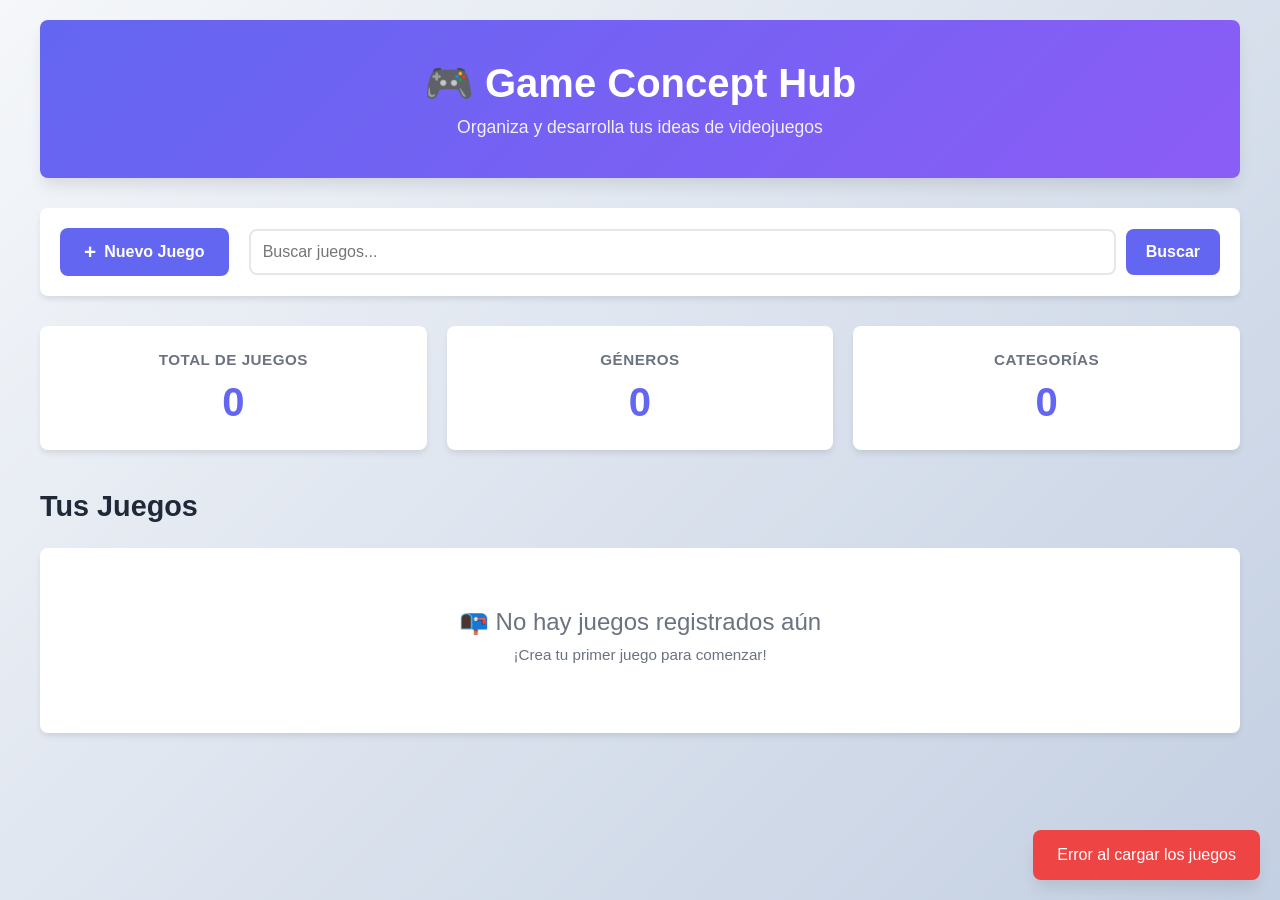
==== target/classes/static/index.html @ 7fdb510b "feat: :zap: creación del Fronted" ====
<!DOCTYPE html>
<html lang="es">
<head>
    <meta charset="UTF-8">
    <meta name="viewport" content="width=device-width, initial-scale=1.0">
    <title>Game Concept Hub - Organizador de Ideas de Videojuegos</title>
    <link rel="stylesheet" href="css/style.css">
</head>
<body>
    <div class="container">
        <!-- Header -->
        <header class="header">
            <div class="header-content">
                <h1 class="logo">🎮 Game Concept Hub</h1>
                <p class="tagline">Organiza y desarrolla tus ideas de videojuegos</p>
            </div>
        </header>

        <!-- Navigation -->
        <nav class="navbar">
            <div class="nav-content">
                <button class="btn btn-primary" id="btnCreateGame">
                    <span class="icon">+</span> Nuevo Juego
                </button>
                <div class="search-box">
                    <input 
                        type="text" 
                        id="searchInput" 
                        class="search-input" 
                        placeholder="Buscar juegos..."
                    >
                    <button class="btn btn-search" id="btnSearch">Buscar</button>
                </div>
            </div>
        </nav>

        <!-- Main Content -->
        <main class="main-content">
            <!-- Stats -->
            <section class="stats-section">
                <div class="stat-card">
                    <h3>Total de Juegos</h3>
                    <p class="stat-value" id="totalGames">0</p>
                </div>
                <div class="stat-card">
                    <h3>Géneros</h3>
                    <p class="stat-value" id="totalGenres">0</p>
                </div>
                <div class="stat-card">
                    <h3>Categorías</h3>
                    <p class="stat-value" id="totalCategories">0</p>
                </div>
            </section>

            <!-- Games Grid -->
            <section class="games-section">
                <h2>Tus Juegos</h2>
                <div class="games-grid" id="gamesGrid">
                    <div class="empty-state">
                        <p>📭 No hay juegos registrados aún</p>
                        <p class="empty-subtitle">¡Crea tu primer juego para comenzar!</p>
                    </div>
                </div>
            </section>
        </main>
    </div>

    <!-- Modal: Crear/Editar Juego -->
    <div id="gameModal" class="modal">
        <div class="modal-content">
            <div class="modal-header">
                <h2 id="modalTitle">Nuevo Juego</h2>
                <button class="btn-close" id="btnCloseGameModal">&times;</button>
            </div>
            <form id="gameForm" class="game-form">
                <div class="form-group">
                    <label for="gameName">Nombre del Juego *</label>
                    <input 
                        type="text" 
                        id="gameName" 
                        class="form-control" 
                        placeholder="Ej: Mi Aventura Épica"
                        required
                    >
                </div>

                <div class="form-group">
                    <label for="gameGenre">Género *</label>
                    <select id="gameGenre" class="form-control" required>
                        <option value="">Selecciona un género</option>
                        <option value="Acción">Acción</option>
                        <option value="Aventura">Aventura</option>
                        <option value="RPG">RPG</option>
                        <option value="Estrategia">Estrategia</option>
                        <option value="Puzzle">Puzzle</option>
                        <option value="Deportes">Deportes</option>
                        <option value="Simulación">Simulación</option>
                        <option value="Terror">Terror</option>
                        <option value="Otro">Otro</option>
                    </select>
                </div>

                <div class="form-group">
                    <label for="gameDescription">Descripción</label>
                    <textarea 
                        id="gameDescription" 
                        class="form-control" 
                        placeholder="Describe tu idea de juego..."
                        rows="4"
                    ></textarea>
                </div>

                <div class="form-group">
                    <label for="gameCategories">Categorías (separadas por comas)</label>
                    <input 
                        type="text" 
                        id="gameCategories" 
                        class="form-control" 
                        placeholder="Ej: 2D, Pixel Art, Indie"
                    >
                </div>

                <div class="form-group">
                    <label for="gameTags">Tags (separadas por comas)</label>
                    <input 
                        type="text" 
                        id="gameTags" 
                        class="form-control" 
                        placeholder="Ej: Retro, Nostálgico, Clásico"
                    >
                </div>

                <div class="form-actions">
                    <button type="button" class="btn btn-secondary" id="btnCancelGame">Cancelar</button>
                    <button type="submit" class="btn btn-primary">Guardar Juego</button>
                </div>
            </form>
        </div>
    </div>

    <!-- Modal: Detalles del Juego -->
    <div id="detailsModal" class="modal">
        <div class="modal-content modal-large">
            <div class="modal-header">
                <h2 id="detailsTitle">Detalles del Juego</h2>
                <button class="btn-close" id="btnCloseDetailsModal">&times;</button>
            </div>
            <div class="modal-body" id="detailsBody">
                <!-- Contenido dinámico -->
            </div>
            <div class="modal-actions">
                <button class="btn btn-secondary" id="btnEditGame">Editar</button>
                <button class="btn btn-danger" id="btnDeleteGame">Eliminar</button>
                <button class="btn btn-secondary" id="btnCloseDetails">Cerrar</button>
            </div>
        </div>
    </div>

    <!-- Modal: Añadir Secciones -->
    <div id="sectionsModal" class="modal">
        <div class="modal-content">
            <div class="modal-header">
                <h2>Añadir Sección</h2>
                <button class="btn-close" id="btnCloseSectionsModal">&times;</button>
            </div>
            <form id="sectionForm" class="section-form">
                <div class="form-group">
                    <label for="sectionTitle">Título de la Sección *</label>
                    <input 
                        type="text" 
                        id="sectionTitle" 
                        class="form-control" 
                        placeholder="Ej: Mecánicas Principales"
                        required
                    >
                </div>

                <div class="form-group">
                    <label for="sectionType">Tipo de Sección *</label>
                    <select id="sectionType" class="form-control" required>
                        <option value="">Selecciona un tipo</option>
                        <option value="GAMEPLAY">Gameplay</option>
                        <option value="STORY">Historia</option>
                        <option value="MECHANICS">Mecánicas</option>
                        <option value="VISUALS">Visuales</option>
                        <option value="AUDIO">Audio</option>
                        <option value="NOTES">Notas</option>
                    </select>
                </div>

                <div class="form-group">
                    <label for="sectionContent">Contenido</label>
                    <textarea 
                        id="sectionContent" 
                        class="form-control" 
                        placeholder="Escribe el contenido de esta sección..."
                        rows="5"
                    ></textarea>
                </div>

                <div class="form-actions">
                    <button type="button" class="btn btn-secondary" id="btnCancelSection">Cancelar</button>
                    <button type="submit" class="btn btn-primary">Añadir Sección</button>
                </div>
            </form>
        </div>
    </div>

    <!-- Toast Notifications -->
    <div id="toast" class="toast"></div>

    <script src="js/app.js"></script>
</body>
</html>
---- target/classes/static/css/style.css ----
/* ===================== VARIABLES Y ESTILOS GLOBALES ===================== */
:root {
    --primary-color: #6366f1;
    --primary-dark: #4f46e5;
    --secondary-color: #8b5cf6;
    --danger-color: #ef4444;
    --success-color: #10b981;
    --warning-color: #f59e0b;
    --text-color: #1f2937;
    --text-light: #6b7280;
    --border-color: #e5e7eb;
    --bg-light: #f9fafb;
    --bg-white: #ffffff;
    --shadow-sm: 0 1px 2px 0 rgba(0, 0, 0, 0.05);
    --shadow-md: 0 4px 6px -1px rgba(0, 0, 0, 0.1);
    --shadow-lg: 0 10px 15px -3px rgba(0, 0, 0, 0.1);
    --radius: 8px;
    --transition: all 0.3s ease;
}

* {
    margin: 0;
    padding: 0;
    box-sizing: border-box;
}

html {
    scroll-behavior: smooth;
}

body {
    font-family: 'Segoe UI', Tahoma, Geneva, Verdana, sans-serif;
    color: var(--text-color);
    background: linear-gradient(135deg, #f5f7fa 0%, #c3cfe2 100%);
    min-height: 100vh;
    padding: 20px;
}

/* ===================== CONTAINER ===================== */
.container {
    max-width: 1200px;
    margin: 0 auto;
}

/* ===================== HEADER ===================== */
.header {
    background: linear-gradient(135deg, var(--primary-color) 0%, var(--secondary-color) 100%);
    color: white;
    padding: 40px 20px;
    border-radius: var(--radius);
    margin-bottom: 30px;
    box-shadow: var(--shadow-lg);
    text-align: center;
}

.header-content h1 {
    font-size: 2.5rem;
    margin-bottom: 10px;
    font-weight: 700;
}

.header-content .tagline {
    font-size: 1.1rem;
    opacity: 0.9;
    font-weight: 300;
}

/* ===================== NAVBAR ===================== */
.navbar {
    background: var(--bg-white);
    padding: 20px;
    border-radius: var(--radius);
    margin-bottom: 30px;
    box-shadow: var(--shadow-md);
}

.nav-content {
    display: flex;
    justify-content: space-between;
    align-items: center;
    gap: 20px;
    flex-wrap: wrap;
}

.search-box {
    display: flex;
    gap: 10px;
    flex: 1;
    min-width: 250px;
}

.search-input {
    flex: 1;
    padding: 12px;
    border: 2px solid var(--border-color);
    border-radius: var(--radius);
    font-size: 1rem;
    transition: var(--transition);
}

.search-input:focus {
    outline: none;
    border-color: var(--primary-color);
    box-shadow: 0 0 0 3px rgba(99, 102, 241, 0.1);
}

/* ===================== BOTONES ===================== */
.btn {
    padding: 12px 24px;
    border: none;
    border-radius: var(--radius);
    font-size: 1rem;
    font-weight: 600;
    cursor: pointer;
    transition: var(--transition);
    display: inline-flex;
    align-items: center;
    gap: 8px;
    white-space: nowrap;
}

.btn-primary {
    background: var(--primary-color);
    color: white;
}

.btn-primary:hover {
    background: var(--primary-dark);
    transform: translateY(-2px);
    box-shadow: var(--shadow-md);
}

.btn-secondary {
    background: var(--border-color);
    color: var(--text-color);
}

.btn-secondary:hover {
    background: #d1d5db;
}

.btn-danger {
    background: var(--danger-color);
    color: white;
}

.btn-danger:hover {
    background: #dc2626;
}

.btn-search {
    background: var(--primary-color);
    color: white;
    padding: 12px 20px;
}

.btn-search:hover {
    background: var(--primary-dark);
}

.btn-close {
    background: none;
    border: none;
    font-size: 2rem;
    color: var(--text-light);
    cursor: pointer;
    width: 40px;
    height: 40px;
    display: flex;
    align-items: center;
    justify-content: center;
    transition: var(--transition);
}

.btn-close:hover {
    color: var(--text-color);
}

.icon {
    font-size: 1.3rem;
}

/* ===================== STATS ===================== */
.stats-section {
    display: grid;
    grid-template-columns: repeat(auto-fit, minmax(250px, 1fr));
    gap: 20px;
    margin-bottom: 40px;
}

.stat-card {
    background: var(--bg-white);
    padding: 25px;
    border-radius: var(--radius);
    box-shadow: var(--shadow-md);
    text-align: center;
    transition: var(--transition);
}

.stat-card:hover {
    transform: translateY(-5px);
    box-shadow: var(--shadow-lg);
}

.stat-card h3 {
    color: var(--text-light);
    font-size: 0.95rem;
    font-weight: 600;
    margin-bottom: 12px;
    text-transform: uppercase;
    letter-spacing: 0.5px;
}

.stat-value {
    font-size: 2.5rem;
    font-weight: 700;
    color: var(--primary-color);
}

/* ===================== GAMES SECTION ===================== */
.games-section {
    margin-bottom: 40px;
}

.games-section h2 {
    font-size: 1.8rem;
    margin-bottom: 25px;
    color: var(--text-color);
}

.games-grid {
    display: grid;
    grid-template-columns: repeat(auto-fill, minmax(300px, 1fr));
    gap: 25px;
}

.empty-state {
    grid-column: 1 / -1;
    text-align: center;
    padding: 60px 20px;
    background: var(--bg-white);
    border-radius: var(--radius);
    box-shadow: var(--shadow-md);
}

.empty-state p {
    font-size: 1.5rem;
    color: var(--text-light);
    margin-bottom: 10px;
}

.empty-subtitle {
    font-size: 0.95rem !important;
    color: #9ca3af;
}

/* ===================== GAME CARD ===================== */
.game-card {
    background: var(--bg-white);
    border-radius: var(--radius);
    overflow: hidden;
    box-shadow: var(--shadow-md);
    transition: var(--transition);
    cursor: pointer;
    display: flex;
    flex-direction: column;
}

.game-card:hover {
    transform: translateY(-8px);
    box-shadow: var(--shadow-lg);
}

.game-card-header {
    background: linear-gradient(135deg, var(--primary-color) 0%, var(--secondary-color) 100%);
    color: white;
    padding: 20px;
    position: relative;
}

.game-card-title {
    font-size: 1.4rem;
    font-weight: 700;
    margin-bottom: 8px;
}

.game-card-genre {
    display: inline-block;
    background: rgba(255, 255, 255, 0.2);
    padding: 4px 12px;
    border-radius: 20px;
    font-size: 0.85rem;
    font-weight: 600;
}

.game-card-body {
    padding: 20px;
    flex: 1;
    display: flex;
    flex-direction: column;
}

.game-description {
    color: var(--text-light);
    font-size: 0.95rem;
    line-height: 1.6;
    margin-bottom: 15px;
    flex: 1;
}

.game-meta {
    margin: 15px 0;
}

.game-meta-item {
    font-size: 0.85rem;
    color: var(--text-light);
    margin-bottom: 5px;
    display: flex;
    align-items: center;
    gap: 8px;
}

.game-card-footer {
    padding: 15px 20px;
    border-top: 1px solid var(--border-color);
    display: flex;
    gap: 10px;
}

.game-card-footer button {
    flex: 1;
    padding: 10px;
    font-size: 0.9rem;
}

/* ===================== MODALES ===================== */
.modal {
    display: none;
    position: fixed;
    top: 0;
    left: 0;
    right: 0;
    bottom: 0;
    background: rgba(0, 0, 0, 0.5);
    z-index: 1000;
    align-items: center;
    justify-content: center;
    animation: fadeIn 0.3s ease;
}

.modal.active {
    display: flex;
}

@keyframes fadeIn {
    from {
        opacity: 0;
    }
    to {
        opacity: 1;
    }
}

.modal-content {
    background: var(--bg-white);
    border-radius: var(--radius);
    width: 90%;
    max-width: 500px;
    max-height: 90vh;
    overflow-y: auto;
    box-shadow: var(--shadow-lg);
    animation: slideUp 0.3s ease;
}

.modal-large {
    max-width: 700px;
}

@keyframes slideUp {
    from {
        transform: translateY(30px);
        opacity: 0;
    }
    to {
        transform: translateY(0);
        opacity: 1;
    }
}

.modal-header {
    display: flex;
    justify-content: space-between;
    align-items: center;
    padding: 25px;
    border-bottom: 1px solid var(--border-color);
}

.modal-header h2 {
    font-size: 1.5rem;
    color: var(--text-color);
}

.modal-body {
    padding: 25px;
}

.modal-actions {
    display: flex;
    gap: 10px;
    padding: 20px 25px;
    border-top: 1px solid var(--border-color);
    justify-content: flex-end;
}

/* ===================== FORMULARIOS ===================== */
.game-form,
.section-form {
    display: flex;
    flex-direction: column;
    gap: 20px;
}

.form-group {
    display: flex;
    flex-direction: column;
    gap: 8px;
}

.form-group label {
    font-weight: 600;
    color: var(--text-color);
    font-size: 0.95rem;
}

.form-control {
    padding: 12px 15px;
    border: 2px solid var(--border-color);
    border-radius: var(--radius);
    font-size: 1rem;
    font-family: inherit;
    transition: var(--transition);
}

.form-control:focus {
    outline: none;
    border-color: var(--primary-color);
    box-shadow: 0 0 0 3px rgba(99, 102, 241, 0.1);
}

textarea.form-control {
    resize: vertical;
    min-height: 100px;
}

.form-actions {
    display: flex;
    gap: 10px;
    justify-content: flex-end;
    margin-top: 10px;
}

.form-actions button {
    flex: 0 1 auto;
}

/* ===================== NOTIFICACIONES ===================== */
.toast {
    position: fixed;
    bottom: 20px;
    right: 20px;
    padding: 16px 24px;
    background: var(--success-color);
    color: white;
    border-radius: var(--radius);
    box-shadow: var(--shadow-lg);
    display: none;
    animation: slideInRight 0.3s ease;
    z-index: 2000;
    max-width: 300px;
}

.toast.show {
    display: block;
}

.toast.error {
    background: var(--danger-color);
}

.toast.warning {
    background: var(--warning-color);
}

@keyframes slideInRight {
    from {
        transform: translateX(400px);
        opacity: 0;
    }
    to {
        transform: translateX(0);
        opacity: 1;
    }
}

/* ===================== DETALLES ===================== */
.details-content {
    display: grid;
    gap: 20px;
}

.detail-section {
    background: var(--bg-light);
    padding: 20px;
    border-radius: var(--radius);
    border-left: 4px solid var(--primary-color);
}

.detail-section h3 {
    color: var(--primary-color);
    margin-bottom: 12px;
    font-size: 1.1rem;
}

.detail-section p {
    color: var(--text-color);
    line-height: 1.6;
}

.tags-list {
    display: flex;
    flex-wrap: wrap;
    gap: 8px;
    margin-top: 10px;
}

.tag {
    background: var(--primary-color);
    color: white;
    padding: 6px 12px;
    border-radius: 20px;
    font-size: 0.85rem;
    font-weight: 600;
}

/* ===================== RESPONSIVE ===================== */
@media (max-width: 768px) {
    .header-content h1 {
        font-size: 1.8rem;
    }

    .nav-content {
        flex-direction: column;
    }

    .search-box {
        width: 100%;
    }

    .btn {
        padding: 10px 16px;
        font-size: 0.9rem;
    }

    .games-grid {
        grid-template-columns: 1fr;
    }

    .stats-section {
        grid-template-columns: 1fr;
    }

    .modal-content {
        width: 95%;
        max-width: 100%;
    }

    .form-actions {
        flex-direction: column-reverse;
    }

    .form-actions button {
        width: 100%;
    }

    .modal-actions {
        flex-direction: column-reverse;
    }

    .modal-actions button {
        width: 100%;
    }

    .toast {
        width: calc(100% - 40px);
        left: 20px;
        right: 20px;
    }
}

@media (max-width: 480px) {
    body {
        padding: 10px;
    }

    .header {
        padding: 25px 15px;
        margin-bottom: 20px;
    }

    .header-content h1 {
        font-size: 1.5rem;
    }

    .header-content .tagline {
        font-size: 0.9rem;
    }

    .games-section h2 {
        font-size: 1.3rem;
    }

    .stat-value {
        font-size: 2rem;
    }
}
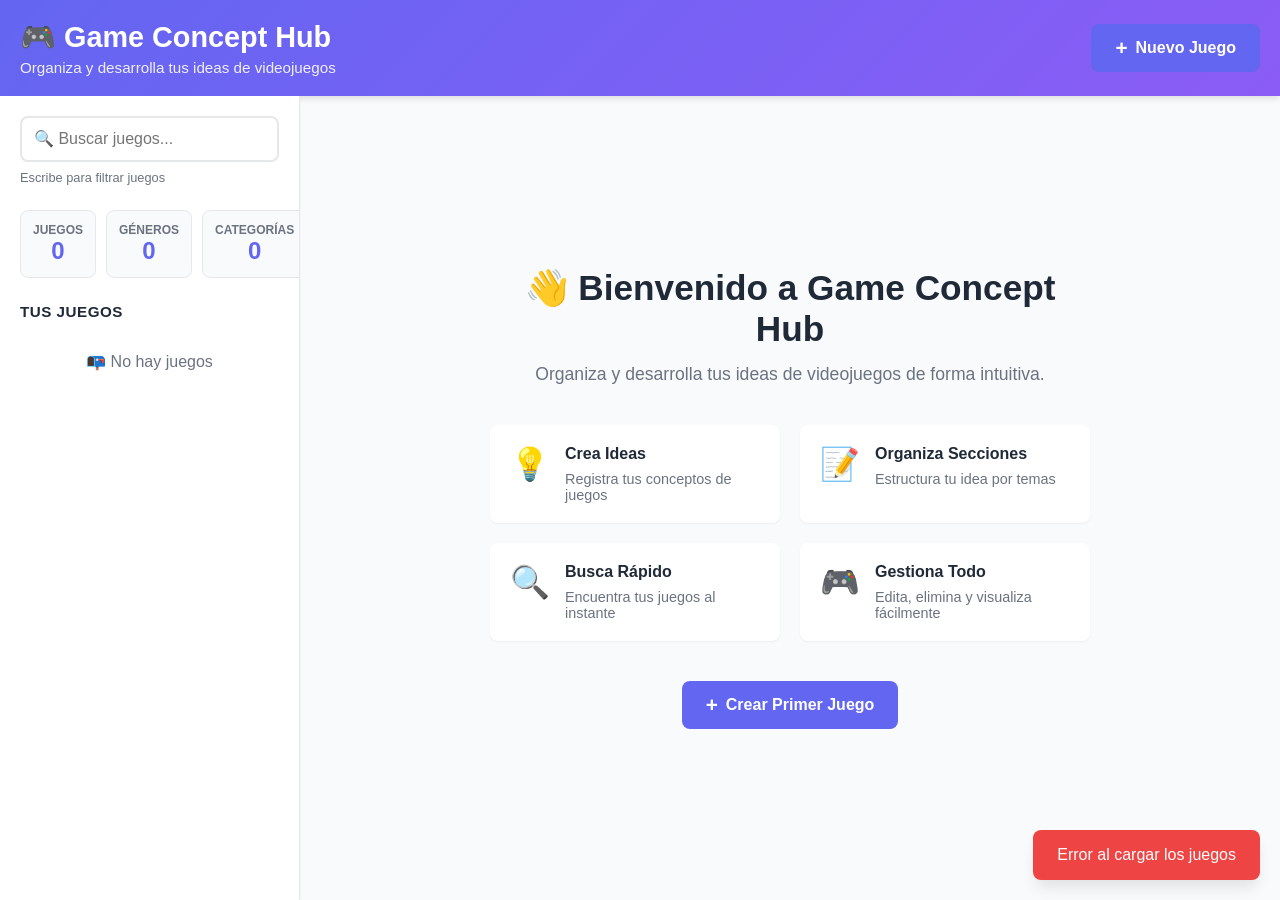
==== commit 787acb5b: "feat: :zap: mejora del Fronted 2.0" ====
--- a/target/classes/static/index.html
+++ b/target/classes/static/index.html
@@ -7,66 +7,214 @@
     <link rel="stylesheet" href="css/style.css">
 </head>
 <body>
-    <div class="container">
-        <!-- Header -->
-        <header class="header">
-            <div class="header-content">
-                <h1 class="logo">🎮 Game Concept Hub</h1>
-                <p class="tagline">Organiza y desarrolla tus ideas de videojuegos</p>
+    <!-- Application Layout -->
+    <div class="app-container">
+        <!-- Header Principal -->
+        <header class="app-header">
+            <div class="header-wrapper">
+                <div class="logo-section">
+                    <h1 class="logo">🎮 Game Concept Hub</h1>
+                    <p class="tagline">Organiza y desarrolla tus ideas de videojuegos</p>
+                </div>
+                <div class="header-actions">
+                    <button class="btn btn-primary" id="btnCreateGame">
+                        <span class="icon">+</span> Nuevo Juego
+                    </button>
+                </div>
             </div>
         </header>
 
-        <!-- Navigation -->
-        <nav class="navbar">
-            <div class="nav-content">
-                <button class="btn btn-primary" id="btnCreateGame">
-                    <span class="icon">+</span> Nuevo Juego
-                </button>
-                <div class="search-box">
-                    <input 
-                        type="text" 
-                        id="searchInput" 
-                        class="search-input" 
-                        placeholder="Buscar juegos..."
-                    >
-                    <button class="btn btn-search" id="btnSearch">Buscar</button>
-                </div>
-            </div>
-        </nav>
-
-        <!-- Main Content -->
-        <main class="main-content">
-            <!-- Stats -->
-            <section class="stats-section">
-                <div class="stat-card">
-                    <h3>Total de Juegos</h3>
-                    <p class="stat-value" id="totalGames">0</p>
-                </div>
-                <div class="stat-card">
-                    <h3>Géneros</h3>
-                    <p class="stat-value" id="totalGenres">0</p>
-                </div>
-                <div class="stat-card">
-                    <h3>Categorías</h3>
-                    <p class="stat-value" id="totalCategories">0</p>
-                </div>
-            </section>
-
-            <!-- Games Grid -->
-            <section class="games-section">
-                <h2>Tus Juegos</h2>
-                <div class="games-grid" id="gamesGrid">
-                    <div class="empty-state">
-                        <p>📭 No hay juegos registrados aún</p>
-                        <p class="empty-subtitle">¡Crea tu primer juego para comenzar!</p>
-                    </div>
-                </div>
-            </section>
-        </main>
+        <!-- Main Layout (Sidebar + Content) -->
+        <div class="app-layout">
+            <!-- Sidebar Izquierda: Búsqueda y Lista de Juegos -->
+            <aside class="sidebar">
+                <div class="sidebar-content">
+                    <!-- Buscador -->
+                    <div class="search-section">
+                        <input 
+                            type="text" 
+                            id="searchInput" 
+                            class="search-input" 
+                            placeholder="🔍 Buscar juegos..."
+                        >
+                        <p class="search-hint">Escribe para filtrar juegos</p>
+                    </div>
+
+                    <!-- Stats -->
+                    <div class="stats-compact">
+                        <div class="stat-mini">
+                            <span class="stat-label">Juegos</span>
+                            <span class="stat-number" id="totalGames">0</span>
+                        </div>
+                        <div class="stat-mini">
+                            <span class="stat-label">Géneros</span>
+                            <span class="stat-number" id="totalGenres">0</span>
+                        </div>
+                        <div class="stat-mini">
+                            <span class="stat-label">Categorías</span>
+                            <span class="stat-number" id="totalCategories">0</span>
+                        </div>
+                    </div>
+
+                    <!-- Lista de Juegos -->
+                    <div class="games-list-section">
+                        <h3 class="list-title">Tus Juegos</h3>
+                        <div class="games-list" id="gamesList">
+                            <div class="empty-list">
+                                <p>📭 No hay juegos</p>
+                            </div>
+                        </div>
+                    </div>
+                </div>
+            </aside>
+
+            <!-- Contenido Principal -->
+            <main class="main-content">
+                <!-- Vista de Inicio (Welcome) -->
+                <section class="view" id="welcomeView">
+                    <div class="welcome-container">
+                        <div class="welcome-content">
+                            <h2>👋 Bienvenido a Game Concept Hub</h2>
+                            <p>Organiza y desarrolla tus ideas de videojuegos de forma intuitiva.</p>
+                            <div class="welcome-features">
+                                <div class="feature">
+                                    <span class="feature-icon">💡</span>
+                                    <div>
+                                        <h4>Crea Ideas</h4>
+                                        <p>Registra tus conceptos de juegos</p>
+                                    </div>
+                                </div>
+                                <div class="feature">
+                                    <span class="feature-icon">📝</span>
+                                    <div>
+                                        <h4>Organiza Secciones</h4>
+                                        <p>Estructura tu idea por temas</p>
+                                    </div>
+                                </div>
+                                <div class="feature">
+                                    <span class="feature-icon">🔍</span>
+                                    <div>
+                                        <h4>Busca Rápido</h4>
+                                        <p>Encuentra tus juegos al instante</p>
+                                    </div>
+                                </div>
+                                <div class="feature">
+                                    <span class="feature-icon">🎮</span>
+                                    <div>
+                                        <h4>Gestiona Todo</h4>
+                                        <p>Edita, elimina y visualiza fácilmente</p>
+                                    </div>
+                                </div>
+                            </div>
+                            <button class="btn btn-primary btn-large" id="btnGoCreate">
+                                <span class="icon">+</span> Crear Primer Juego
+                            </button>
+                        </div>
+                    </div>
+                </section>
+
+                <!-- Vista de Detalle del Juego -->
+                <section class="view" id="detailView">
+                    <!-- Cabecera del Juego (Título + Tags) -->
+                    <header class="game-detail-header">
+                        <div class="game-header-content">
+                            <div class="back-button-section">
+                                <button class="btn-back" id="btnBack">← Regresar al inicio</button>
+                            </div>
+                            <h1 class="game-title" id="gameTitle">Nombre del Juego</h1>
+                            <p class="game-genre" id="gameGenreDisplay">Género</p>
+                            <div class="tags-container" id="tagsContainer">
+                                <!-- Tags dinámicos -->
+                            </div>
+                        </div>
+                    </header>
+
+                    <!-- Barra de Navegación por Secciones (Tabs) -->
+                    <nav class="sections-nav">
+                        <button class="section-tab active" data-section="info">
+                            📋 Información
+                        </button>
+                        <button class="section-tab" data-section="gameplay">
+                            🎮 Gameplay
+                        </button>
+                        <button class="section-tab" data-section="story">
+                            📖 Historia
+                        </button>
+                        <button class="section-tab" data-section="visuals">
+                            🎨 Visuales
+                        </button>
+                        <button class="section-tab" data-section="sections">
+                            📑 Todas las Secciones
+                        </button>
+                    </nav>
+
+                    <!-- Cuerpo Dinámico (Contenido de Sección) -->
+                    <div class="game-content-area">
+                        <!-- Sección: Información General -->
+                        <section class="content-section active" id="infoSection">
+                            <h2>Información General</h2>
+                            <div class="info-grid">
+                                <div class="info-card">
+                                    <h3>Descripción Completa</h3>
+                                    <p id="gameDescriptionDisplay" class="description-text">Sin descripción</p>
+                                </div>
+                                <div class="info-card">
+                                    <h3>Categorías</h3>
+                                    <div id="categoriesDisplay" class="items-list">
+                                        <p class="empty-text">Sin categorías</p>
+                                    </div>
+                                </div>
+                            </div>
+                            <div class="form-actions-game">
+                                <button class="btn btn-secondary" id="btnEditInfo">✏️ Editar Juego</button>
+                                <button class="btn btn-danger" id="btnDeleteGame">🗑️ Eliminar</button>
+                            </div>
+                        </section>
+
+                        <!-- Sección: Gameplay -->
+                        <section class="content-section" id="gameplaySection">
+                            <h2>Gameplay</h2>
+                            <div class="section-content" id="gameplayContent">
+                                <p class="empty-text">No hay sección de Gameplay agregada aún.</p>
+                                <button class="btn btn-primary" id="btnAddGameplay">+ Añadir Gameplay</button>
+                            </div>
+                        </section>
+
+                        <!-- Sección: Historia -->
+                        <section class="content-section" id="storySection">
+                            <h2>Historia</h2>
+                            <div class="section-content" id="storyContent">
+                                <p class="empty-text">No hay sección de Historia agregada aún.</p>
+                                <button class="btn btn-primary" id="btnAddStory">+ Añadir Historia</button>
+                            </div>
+                        </section>
+
+                        <!-- Sección: Visuales -->
+                        <section class="content-section" id="visualsSection">
+                            <h2>Visuales</h2>
+                            <div class="section-content" id="visualsContent">
+                                <p class="empty-text">No hay sección de Visuales agregada aún.</p>
+                                <button class="btn btn-primary" id="btnAddVisuals">+ Añadir Visuales</button>
+                            </div>
+                        </section>
+
+                        <!-- Sección: Todas las Secciones -->
+                        <section class="content-section" id="allSectionsSection">
+                            <h2>Todas las Secciones</h2>
+                            <div id="allSectionsContainer" class="all-sections-grid">
+                                <p class="empty-text">Sin secciones agregadas aún.</p>
+                            </div>
+                            <button class="btn btn-primary btn-large" id="btnAddNewSection">+ Añadir Nueva Sección</button>
+                        </section>
+                    </div>
+                </section>
+            </main>
+        </div>
     </div>
 
     <!-- Modal: Crear/Editar Juego -->
     <div id="gameModal" class="modal">
+        <div class="modal-overlay" id="modalOverlay"></div>
         <div class="modal-content">
             <div class="modal-header">
                 <h2 id="modalTitle">Nuevo Juego</h2>
@@ -138,30 +286,13 @@
         </div>
     </div>
 
-    <!-- Modal: Detalles del Juego -->
-    <div id="detailsModal" class="modal">
-        <div class="modal-content modal-large">
-            <div class="modal-header">
-                <h2 id="detailsTitle">Detalles del Juego</h2>
-                <button class="btn-close" id="btnCloseDetailsModal">&times;</button>
-            </div>
-            <div class="modal-body" id="detailsBody">
-                <!-- Contenido dinámico -->
-            </div>
-            <div class="modal-actions">
-                <button class="btn btn-secondary" id="btnEditGame">Editar</button>
-                <button class="btn btn-danger" id="btnDeleteGame">Eliminar</button>
-                <button class="btn btn-secondary" id="btnCloseDetails">Cerrar</button>
-            </div>
-        </div>
-    </div>
-
-    <!-- Modal: Añadir Secciones -->
-    <div id="sectionsModal" class="modal">
+    <!-- Modal: Añadir/Editar Sección -->
+    <div id="sectionModal" class="modal">
+        <div class="modal-overlay" id="sectionModalOverlay"></div>
         <div class="modal-content">
             <div class="modal-header">
-                <h2>Añadir Sección</h2>
-                <button class="btn-close" id="btnCloseSectionsModal">&times;</button>
+                <h2 id="sectionModalTitle">Añadir Sección</h2>
+                <button class="btn-close" id="btnCloseSectionModal">&times;</button>
             </div>
             <form id="sectionForm" class="section-form">
                 <div class="form-group">
@@ -200,7 +331,7 @@
 
                 <div class="form-actions">
                     <button type="button" class="btn btn-secondary" id="btnCancelSection">Cancelar</button>
-                    <button type="submit" class="btn btn-primary">Añadir Sección</button>
+                    <button type="submit" class="btn btn-primary">Guardar Sección</button>
                 </div>
             </form>
         </div>
--- a/target/classes/static/css/style.css
+++ b/target/classes/static/css/style.css
@@ -33,8 +33,847 @@
     color: var(--text-color);
     background: linear-gradient(135deg, #f5f7fa 0%, #c3cfe2 100%);
     min-height: 100vh;
+}
+
+/* ===================== APP LAYOUT ===================== */
+.app-container {
+    display: flex;
+    flex-direction: column;
+    min-height: 100vh;
+    background: var(--bg-light);
+}
+
+.app-header {
+    background: linear-gradient(135deg, var(--primary-color) 0%, var(--secondary-color) 100%);
+    color: white;
     padding: 20px;
-}
+    box-shadow: var(--shadow-md);
+}
+
+.header-wrapper {
+    max-width: 1600px;
+    margin: 0 auto;
+    display: flex;
+    justify-content: space-between;
+    align-items: center;
+    gap: 20px;
+}
+
+.logo-section h1 {
+    font-size: 1.8rem;
+    margin-bottom: 5px;
+    font-weight: 700;
+}
+
+.tagline {
+    font-size: 0.95rem;
+    opacity: 0.9;
+    font-weight: 300;
+}
+
+.header-actions {
+    display: flex;
+    gap: 10px;
+}
+
+/* ===================== APP LAYOUT: SIDEBAR + CONTENT ===================== */
+.app-layout {
+    display: flex;
+    flex: 1;
+    max-width: 1600px;
+    margin: 0 auto;
+    width: 100%;
+    gap: 0;
+}
+
+/* Sidebar */
+.sidebar {
+    width: 300px;
+    background: var(--bg-white);
+    border-right: 1px solid var(--border-color);
+    overflow-y: auto;
+    display: flex;
+    flex-direction: column;
+    box-shadow: var(--shadow-sm);
+}
+
+.sidebar-content {
+    padding: 20px;
+    display: flex;
+    flex-direction: column;
+    gap: 25px;
+}
+
+/* Search Section */
+.search-section {
+    display: flex;
+    flex-direction: column;
+    gap: 8px;
+}
+
+.search-input {
+    padding: 12px 15px;
+    border: 2px solid var(--border-color);
+    border-radius: var(--radius);
+    font-size: 1rem;
+    transition: var(--transition);
+}
+
+.search-input:focus {
+    outline: none;
+    border-color: var(--primary-color);
+    box-shadow: 0 0 0 3px rgba(99, 102, 241, 0.1);
+}
+
+.search-hint {
+    font-size: 0.8rem;
+    color: var(--text-light);
+}
+
+/* Stats Compact */
+.stats-compact {
+    display: grid;
+    grid-template-columns: 1fr 1fr 1fr;
+    gap: 10px;
+}
+
+.stat-mini {
+    background: var(--bg-light);
+    padding: 12px;
+    border-radius: var(--radius);
+    text-align: center;
+    border: 1px solid var(--border-color);
+}
+
+.stat-label {
+    font-size: 0.75rem;
+    color: var(--text-light);
+    display: block;
+    text-transform: uppercase;
+    font-weight: 600;
+}
+
+.stat-number {
+    font-size: 1.5rem;
+    font-weight: 700;
+    color: var(--primary-color);
+    display: block;
+}
+
+/* Games List */
+.games-list-section {
+    display: flex;
+    flex-direction: column;
+    gap: 12px;
+    flex: 1;
+    overflow-y: auto;
+}
+
+.list-title {
+    font-size: 0.95rem;
+    font-weight: 600;
+    color: var(--text-color);
+    text-transform: uppercase;
+    letter-spacing: 0.5px;
+}
+
+.games-list {
+    display: flex;
+    flex-direction: column;
+    gap: 8px;
+}
+
+.game-list-item {
+    padding: 12px 15px;
+    background: var(--bg-light);
+    border: 2px solid transparent;
+    border-radius: var(--radius);
+    cursor: pointer;
+    transition: var(--transition);
+    border-left: 4px solid var(--border-color);
+}
+
+.game-list-item:hover {
+    background: #f3f4f6;
+    border-left-color: var(--primary-color);
+}
+
+.game-list-item.active {
+    background: var(--primary-color);
+    color: white;
+    border-left-color: var(--primary-dark);
+}
+
+.game-list-item-title {
+    font-weight: 600;
+    font-size: 0.95rem;
+    margin-bottom: 4px;
+}
+
+.game-list-item-genre {
+    font-size: 0.8rem;
+    opacity: 0.8;
+}
+
+.empty-list {
+    padding: 20px 10px;
+    text-align: center;
+    color: var(--text-light);
+}
+
+/* Main Content */
+.main-content {
+    flex: 1;
+    overflow-y: auto;
+    display: flex;
+}
+
+.view {
+    width: 100%;
+    display: none;
+}
+
+.view.active {
+    display: block;
+}
+
+/* ===================== WELCOME VIEW ===================== */
+.welcome-container {
+    padding: 60px 40px;
+    display: flex;
+    align-items: center;
+    justify-content: center;
+    min-height: 100%;
+}
+
+.welcome-content {
+    max-width: 600px;
+    text-align: center;
+}
+
+.welcome-content h2 {
+    font-size: 2.2rem;
+    margin-bottom: 15px;
+    color: var(--text-color);
+}
+
+.welcome-content > p {
+    font-size: 1.1rem;
+    color: var(--text-light);
+    margin-bottom: 40px;
+}
+
+.welcome-features {
+    display: grid;
+    grid-template-columns: 1fr 1fr;
+    gap: 20px;
+    margin-bottom: 40px;
+    text-align: left;
+}
+
+.feature {
+    display: flex;
+    gap: 15px;
+    background: var(--bg-white);
+    padding: 20px;
+    border-radius: var(--radius);
+    box-shadow: var(--shadow-sm);
+}
+
+.feature-icon {
+    font-size: 2rem;
+    flex-shrink: 0;
+}
+
+.feature h4 {
+    margin-bottom: 8px;
+    font-size: 1rem;
+}
+
+.feature p {
+    font-size: 0.9rem;
+    color: var(--text-light);
+}
+
+/* ===================== GAME DETAIL VIEW ===================== */
+.game-detail-header {
+    background: linear-gradient(135deg, var(--primary-color) 0%, var(--secondary-color) 100%);
+    color: white;
+    padding: 40px;
+}
+
+.game-header-content {
+    max-width: 900px;
+}
+
+.back-button-section {
+    margin-bottom: 20px;
+}
+
+.btn-back {
+    background: rgba(255, 255, 255, 0.2);
+    color: white;
+    border: none;
+    padding: 10px 16px;
+    border-radius: var(--radius);
+    cursor: pointer;
+    font-weight: 600;
+    transition: var(--transition);
+}
+
+.btn-back:hover {
+    background: rgba(255, 255, 255, 0.3);
+}
+
+.game-title {
+    font-size: 2.5rem;
+    margin-bottom: 8px;
+    font-weight: 700;
+}
+
+.game-genre {
+    font-size: 1.1rem;
+    opacity: 0.9;
+    margin-bottom: 15px;
+}
+
+.tags-container {
+    display: flex;
+    flex-wrap: wrap;
+    gap: 10px;
+}
+
+.tag {
+    background: rgba(255, 255, 255, 0.2);
+    color: white;
+    padding: 8px 16px;
+    border-radius: 20px;
+    font-size: 0.9rem;
+    font-weight: 600;
+    border: 1px solid rgba(255, 255, 255, 0.3);
+}
+
+/* ===================== SECTIONS NAVIGATION (TABS) ===================== */
+.sections-nav {
+    background: var(--bg-white);
+    border-bottom: 2px solid var(--border-color);
+    display: flex;
+    gap: 0;
+    overflow-x: auto;
+    padding: 0 40px;
+    box-shadow: var(--shadow-sm);
+}
+
+.section-tab {
+    background: none;
+    border: none;
+    padding: 16px 20px;
+    font-size: 1rem;
+    font-weight: 600;
+    color: var(--text-light);
+    cursor: pointer;
+    transition: var(--transition);
+    border-bottom: 3px solid transparent;
+    white-space: nowrap;
+}
+
+.section-tab:hover {
+    color: var(--primary-color);
+    background: var(--bg-light);
+}
+
+.section-tab.active {
+    color: var(--primary-color);
+    border-bottom-color: var(--primary-color);
+    background: transparent;
+}
+
+/* ===================== GAME CONTENT AREA ===================== */
+.game-content-area {
+    padding: 40px;
+    max-width: 900px;
+    margin: 0 auto;
+    width: 100%;
+}
+
+.content-section {
+    display: none;
+}
+
+.content-section.active {
+    display: block;
+    animation: fadeIn 0.3s ease;
+}
+
+@keyframes fadeIn {
+    from {
+        opacity: 0;
+        transform: translateY(10px);
+    }
+    to {
+        opacity: 1;
+        transform: translateY(0);
+    }
+}
+
+.content-section h2 {
+    font-size: 1.8rem;
+    margin-bottom: 25px;
+    color: var(--text-color);
+}
+
+/* ===================== INFO GRID ===================== */
+.info-grid {
+    display: grid;
+    gap: 25px;
+    margin-bottom: 30px;
+}
+
+.info-card {
+    background: var(--bg-white);
+    padding: 25px;
+    border-radius: var(--radius);
+    box-shadow: var(--shadow-sm);
+    border-left: 4px solid var(--primary-color);
+}
+
+.info-card h3 {
+    font-size: 1.1rem;
+    margin-bottom: 15px;
+    color: var(--primary-color);
+}
+
+.description-text {
+    color: var(--text-color);
+    line-height: 1.7;
+    font-size: 1rem;
+}
+
+.items-list {
+    display: flex;
+    flex-wrap: wrap;
+    gap: 8px;
+}
+
+.items-list .tag {
+    background: var(--primary-color);
+    color: white;
+    border: none;
+}
+
+.empty-text {
+    color: var(--text-light);
+    font-style: italic;
+}
+
+/* ===================== FORM ACTIONS ===================== */
+.form-actions-game {
+    display: flex;
+    gap: 12px;
+    padding-top: 20px;
+    margin-top: 20px;
+    border-top: 1px solid var(--border-color);
+}
+
+.form-actions-game button {
+    flex: 0 1 auto;
+}
+
+/* ===================== TODAS LAS SECCIONES ===================== */
+.all-sections-grid {
+    display: grid;
+    grid-template-columns: repeat(auto-fill, minmax(300px, 1fr));
+    gap: 20px;
+    margin-bottom: 25px;
+}
+
+.section-card {
+    background: var(--bg-white);
+    padding: 20px;
+    border-radius: var(--radius);
+    box-shadow: var(--shadow-sm);
+    border-left: 4px solid var(--secondary-color);
+}
+
+.section-card-title {
+    font-weight: 600;
+    color: var(--secondary-color);
+    margin-bottom: 8px;
+}
+
+.section-card-type {
+    font-size: 0.8rem;
+    color: var(--text-light);
+    text-transform: uppercase;
+    font-weight: 600;
+    margin-bottom: 12px;
+}
+
+.section-card-content {
+    color: var(--text-color);
+    line-height: 1.6;
+    font-size: 0.95rem;
+    margin-bottom: 12px;
+}
+
+.section-card-actions {
+    display: flex;
+    gap: 8px;
+    padding-top: 12px;
+    border-top: 1px solid var(--border-color);
+}
+
+.section-card-actions button {
+    flex: 1;
+    padding: 8px 12px;
+    font-size: 0.85rem;
+}
+
+/* ===================== BOTONES ===================== */
+.btn {
+    padding: 12px 24px;
+    border: none;
+    border-radius: var(--radius);
+    font-size: 1rem;
+    font-weight: 600;
+    cursor: pointer;
+    transition: var(--transition);
+    display: inline-flex;
+    align-items: center;
+    gap: 8px;
+    white-space: nowrap;
+}
+
+.btn-primary {
+    background: var(--primary-color);
+    color: white;
+}
+
+.btn-primary:hover {
+    background: var(--primary-dark);
+    transform: translateY(-2px);
+    box-shadow: var(--shadow-md);
+}
+
+.btn-secondary {
+    background: var(--border-color);
+    color: var(--text-color);
+}
+
+.btn-secondary:hover {
+    background: #d1d5db;
+}
+
+.btn-danger {
+    background: var(--danger-color);
+    color: white;
+}
+
+.btn-danger:hover {
+    background: #dc2626;
+}
+
+.btn-large {
+    padding: 16px 32px;
+    font-size: 1.05rem;
+}
+
+.btn-close {
+    background: none;
+    border: none;
+    font-size: 2rem;
+    color: var(--text-light);
+    cursor: pointer;
+    width: 40px;
+    height: 40px;
+    display: flex;
+    align-items: center;
+    justify-content: center;
+    transition: var(--transition);
+}
+
+.btn-close:hover {
+    color: var(--text-color);
+}
+
+.icon {
+    font-size: 1.3rem;
+}
+
+/* ===================== MODALES ===================== */
+.modal {
+    display: none;
+    position: fixed;
+    top: 0;
+    left: 0;
+    right: 0;
+    bottom: 0;
+    z-index: 1000;
+    animation: fadeIn 0.3s ease;
+}
+
+.modal.active {
+    display: flex;
+    align-items: center;
+    justify-content: center;
+}
+
+.modal-overlay {
+    position: absolute;
+    top: 0;
+    left: 0;
+    right: 0;
+    bottom: 0;
+    background: rgba(0, 0, 0, 0.5);
+    z-index: -1;
+}
+
+.modal-content {
+    background: var(--bg-white);
+    border-radius: var(--radius);
+    width: 90%;
+    max-width: 500px;
+    max-height: 90vh;
+    overflow-y: auto;
+    box-shadow: var(--shadow-lg);
+    animation: slideUp 0.3s ease;
+}
+
+@keyframes slideUp {
+    from {
+        transform: translateY(30px);
+        opacity: 0;
+    }
+    to {
+        transform: translateY(0);
+        opacity: 1;
+    }
+}
+
+.modal-header {
+    display: flex;
+    justify-content: space-between;
+    align-items: center;
+    padding: 25px;
+    border-bottom: 1px solid var(--border-color);
+}
+
+.modal-header h2 {
+    font-size: 1.5rem;
+    color: var(--text-color);
+}
+
+/* ===================== FORMULARIOS ===================== */
+.game-form,
+.section-form {
+    display: flex;
+    flex-direction: column;
+    gap: 22px;
+    padding: 30px;
+}
+
+.form-group {
+    display: flex;
+    flex-direction: column;
+    gap: 10px;
+}
+
+.form-group label {
+    font-weight: 600;
+    color: var(--text-color);
+    font-size: 0.95rem;
+}
+
+/* ESPACIADO CRÍTICO: padding mejorado para mejor UX */
+.form-control {
+    padding: 14px 16px;
+    margin: 0;
+    border: 2px solid var(--border-color);
+    border-radius: var(--radius);
+    font-size: 1rem;
+    font-family: inherit;
+    transition: var(--transition);
+}
+
+.form-control:focus {
+    outline: none;
+    border-color: var(--primary-color);
+    box-shadow: 0 0 0 3px rgba(99, 102, 241, 0.1);
+}
+
+textarea.form-control {
+    resize: vertical;
+    min-height: 100px;
+}
+
+.form-actions {
+    display: flex;
+    gap: 10px;
+    justify-content: flex-end;
+    margin-top: 10px;
+    padding-top: 20px;
+    border-top: 1px solid var(--border-color);
+}
+
+.form-actions button {
+    flex: 0 1 auto;
+}
+
+/* ===================== NOTIFICACIONES ===================== */
+.toast {
+    position: fixed;
+    bottom: 20px;
+    right: 20px;
+    padding: 16px 24px;
+    background: var(--success-color);
+    color: white;
+    border-radius: var(--radius);
+    box-shadow: var(--shadow-lg);
+    display: none;
+    animation: slideInRight 0.3s ease;
+    z-index: 2000;
+    max-width: 300px;
+}
+
+.toast.show {
+    display: block;
+}
+
+.toast.error {
+    background: var(--danger-color);
+}
+
+.toast.warning {
+    background: var(--warning-color);
+}
+
+@keyframes slideInRight {
+    from {
+        transform: translateX(400px);
+        opacity: 0;
+    }
+    to {
+        transform: translateX(0);
+        opacity: 1;
+    }
+}
+
+/* ===================== RESPONSIVE ===================== */
+@media (max-width: 1024px) {
+    .app-layout {
+        flex-direction: column;
+    }
+
+    .sidebar {
+        width: 100%;
+        border-right: none;
+        border-bottom: 1px solid var(--border-color);
+        max-height: 250px;
+    }
+
+    .sidebar-content {
+        flex-direction: row;
+        overflow-x: auto;
+    }
+
+    .games-list-section {
+        flex-direction: row;
+        overflow-x: auto;
+        overflow-y: hidden;
+    }
+
+    .games-list {
+        flex-direction: row;
+    }
+
+    .game-list-item {
+        min-width: 150px;
+    }
+
+    .welcome-features {
+        grid-template-columns: 1fr;
+    }
+}
+
+@media (max-width: 768px) {
+    .header-wrapper {
+        flex-direction: column;
+        text-align: center;
+    }
+
+    .logo-section h1 {
+        font-size: 1.4rem;
+    }
+
+    .game-title {
+        font-size: 1.8rem;
+    }
+
+    .game-detail-header,
+    .game-content-area {
+        padding: 25px 20px;
+    }
+
+    .sections-nav {
+        padding: 0 20px;
+    }
+
+    .form-actions {
+        flex-direction: column-reverse;
+    }
+
+    .form-actions button {
+        width: 100%;
+    }
+
+    .stat-mini {
+        padding: 10px 8px;
+        font-size: 0.85rem;
+    }
+}
+
+@media (max-width: 480px) {
+    .app-header {
+        padding: 15px;
+    }
+
+    .game-title {
+        font-size: 1.5rem;
+    }
+
+    .game-detail-header {
+        padding: 20px 15px;
+    }
+
+    .game-content-area {
+        padding: 20px 15px;
+    }
+
+    .sections-nav {
+        padding: 0 15px;
+        gap: 0;
+    }
+
+    .section-tab {
+        padding: 12px 12px;
+        font-size: 0.85rem;
+    }
+
+    .welcome-container {
+        padding: 30px 15px;
+    }
+
+    .all-sections-grid {
+        grid-template-columns: 1fr;
+    }
+
+    .toast {
+        width: calc(100% - 40px);
+        left: 20px;
+        right: 20px;
+    }
+}
+
 
 /* ===================== CONTAINER ===================== */
 .container {
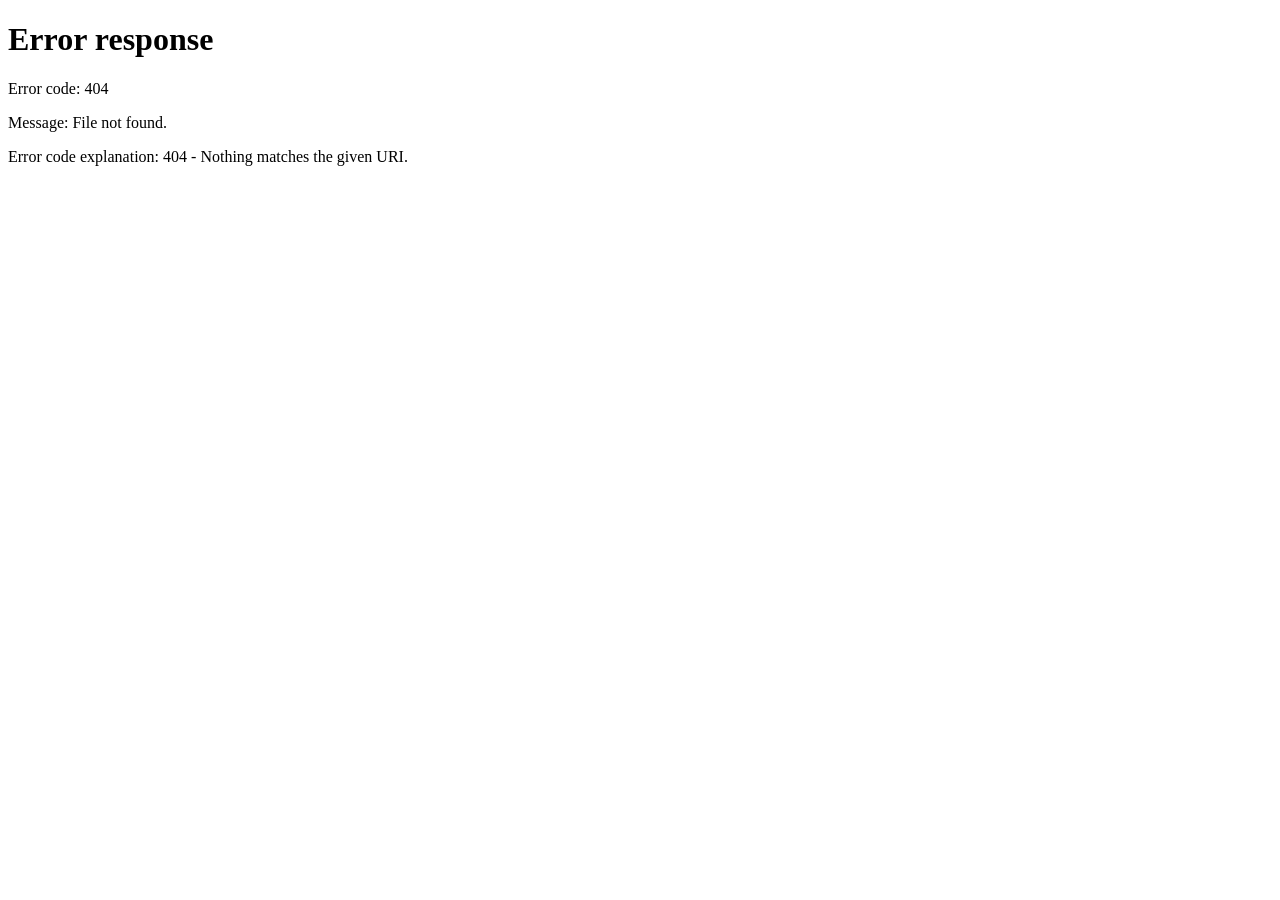
==== commit b5424cc7: "feat: Agregar interfaz de login y logout - Crear página login.html con formulario de registro e inic" ====
--- a/target/classes/static/index.html
+++ b/target/classes/static/index.html
@@ -17,8 +17,14 @@
                     <p class="tagline">Organiza y desarrolla tus ideas de videojuegos</p>
                 </div>
                 <div class="header-actions">
+                    <span class="user-info" id="userInfo" style="color: white; margin-right: 20px; display: none;">
+                        Hola, <strong id="username"></strong>
+                    </span>
                     <button class="btn btn-primary" id="btnCreateGame">
                         <span class="icon">+</span> Nuevo Juego
+                    </button>
+                    <button class="btn btn-secondary" id="btnLogout" style="display: none;">
+                        🚪 Logout
                     </button>
                 </div>
             </div>
